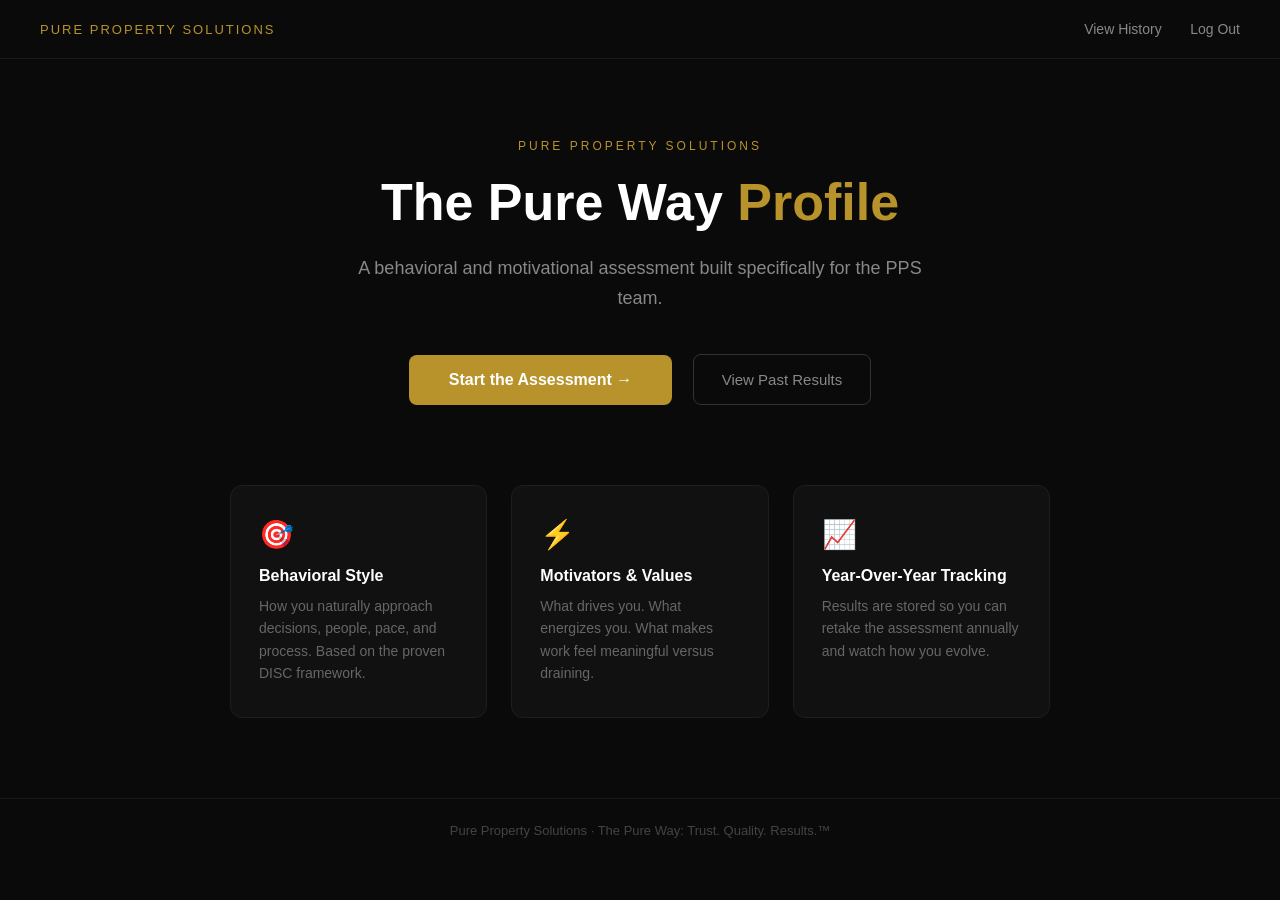
==== templates/index.html @ f8eab0df "Initial commit - Pure Way Profile" ====
<!DOCTYPE html>
<html lang="en">
<head>
<meta charset="UTF-8">
<meta name="viewport" content="width=device-width, initial-scale=1.0">
<title>The Pure Way Profile</title>
<style>
  * { margin: 0; padding: 0; box-sizing: border-box; }
  body { font-family: 'Segoe UI', Arial, sans-serif; background: #0a0a0a; color: #fff; min-height: 100vh; }
  nav { display: flex; align-items: center; justify-content: space-between; padding: 20px 40px; border-bottom: 1px solid #1a1a1a; }
  .nav-brand { font-size: 13px; letter-spacing: 2px; text-transform: uppercase; color: #B8922A; }
  .nav-links a { color: #888; text-decoration: none; font-size: 14px; margin-left: 24px; }
  .hero { max-width: 800px; margin: 80px auto 60px; padding: 0 40px; text-align: center; }
  .eyebrow { font-size: 12px; letter-spacing: 3px; text-transform: uppercase; color: #B8922A; margin-bottom: 20px; }
  .hero h1 { font-size: 52px; font-weight: 700; line-height: 1.15; margin-bottom: 20px; }
  .hero h1 span { color: #B8922A; }
  .hero p { font-size: 18px; color: #888; line-height: 1.7; max-width: 600px; margin: 0 auto 40px; }
  .cta-btn { display: inline-block; background: #B8922A; color: #fff; text-decoration: none; border-radius: 8px; padding: 16px 40px; font-size: 16px; font-weight: 600; }
  .secondary-btn { display: inline-block; margin-left: 16px; color: #888; text-decoration: none; font-size: 15px; border: 1px solid #333; border-radius: 8px; padding: 16px 28px; }
  .pillars { max-width: 900px; margin: 80px auto; padding: 0 40px; display: grid; grid-template-columns: repeat(3, 1fr); gap: 24px; }
  .pillar { background: #111; border: 1px solid #1e1e1e; border-radius: 12px; padding: 32px 28px; }
  .pillar-icon { font-size: 28px; margin-bottom: 16px; }
  .pillar h3 { font-size: 16px; font-weight: 600; margin-bottom: 10px; }
  .pillar p { font-size: 14px; color: #666; line-height: 1.6; }
  .footer { border-top: 1px solid #1a1a1a; padding: 24px 40px; text-align: center; color: #444; font-size: 13px; }
</style>
</head>
<body>
<nav>
  <div class="nav-brand">Pure Property Solutions</div>
  <div class="nav-links">
    <a href="/history">View History</a>
    <a href="/logout">Log Out</a>
  </div>
</nav>
<div class="hero">
  <div class="eyebrow">Pure Property Solutions</div>
  <h1>The Pure Way <span>Profile</span></h1>
  <p>A behavioral and motivational assessment built specifically for the PPS team.</p>
  <a href="/take-test" class="cta-btn">Start the Assessment →</a>
  <a href="/history" class="secondary-btn">View Past Results</a>
</div>
<div class="pillars">
  <div class="pillar">
    <div class="pillar-icon">🎯</div>
    <h3>Behavioral Style</h3>
    <p>How you naturally approach decisions, people, pace, and process. Based on the proven DISC framework.</p>
  </div>
  <div class="pillar">
    <div class="pillar-icon">⚡</div>
    <h3>Motivators & Values</h3>
    <p>What drives you. What energizes you. What makes work feel meaningful versus draining.</p>
  </div>
  <div class="pillar">
    <div class="pillar-icon">📈</div>
    <h3>Year-Over-Year Tracking</h3>
    <p>Results are stored so you can retake the assessment annually and watch how you evolve.</p>
  </div>
</div>
<div class="footer">Pure Property Solutions · The Pure Way: Trust. Quality. Results.™</div>
</body>
</html>
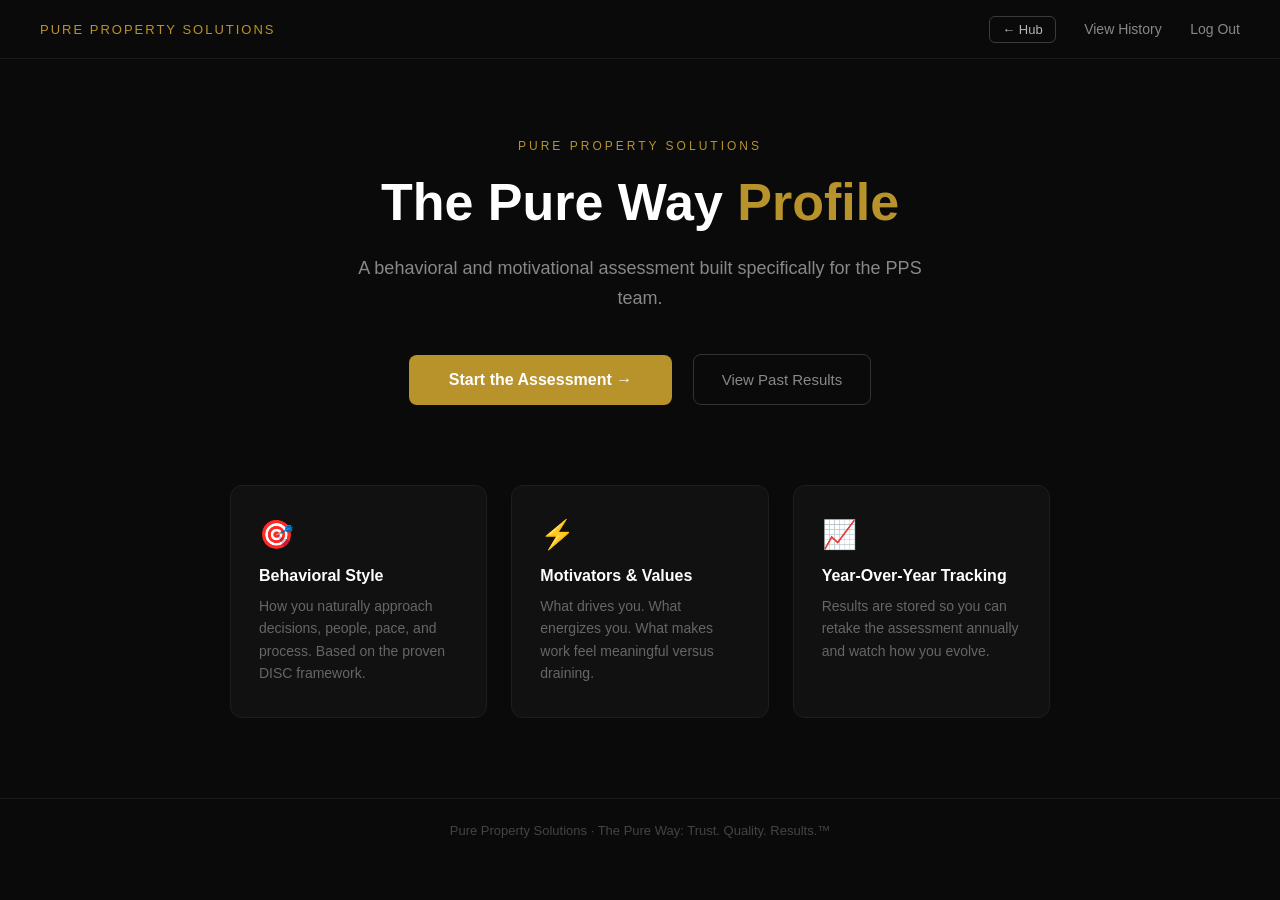
==== commit 27f04a8f: "Add Back to Hub navigation links" ====
--- a/templates/index.html
+++ b/templates/index.html
@@ -29,6 +29,7 @@
 <nav>
   <div class="nav-brand">Pure Property Solutions</div>
   <div class="nav-links">
+    <a href="https://hub.purepropsolutions.com/dashboard" style="color:rgba(255,255,255,0.7);text-decoration:none;font-size:13px;border:1px solid rgba(255,255,255,0.2);padding:5px 12px;border-radius:6px;transition:all 0.2s;" onmouseover="this.style.background='rgba(255,255,255,0.12)'" onmouseout="this.style.background='transparent'">← Hub</a>
     <a href="/history">View History</a>
     <a href="/logout">Log Out</a>
   </div>
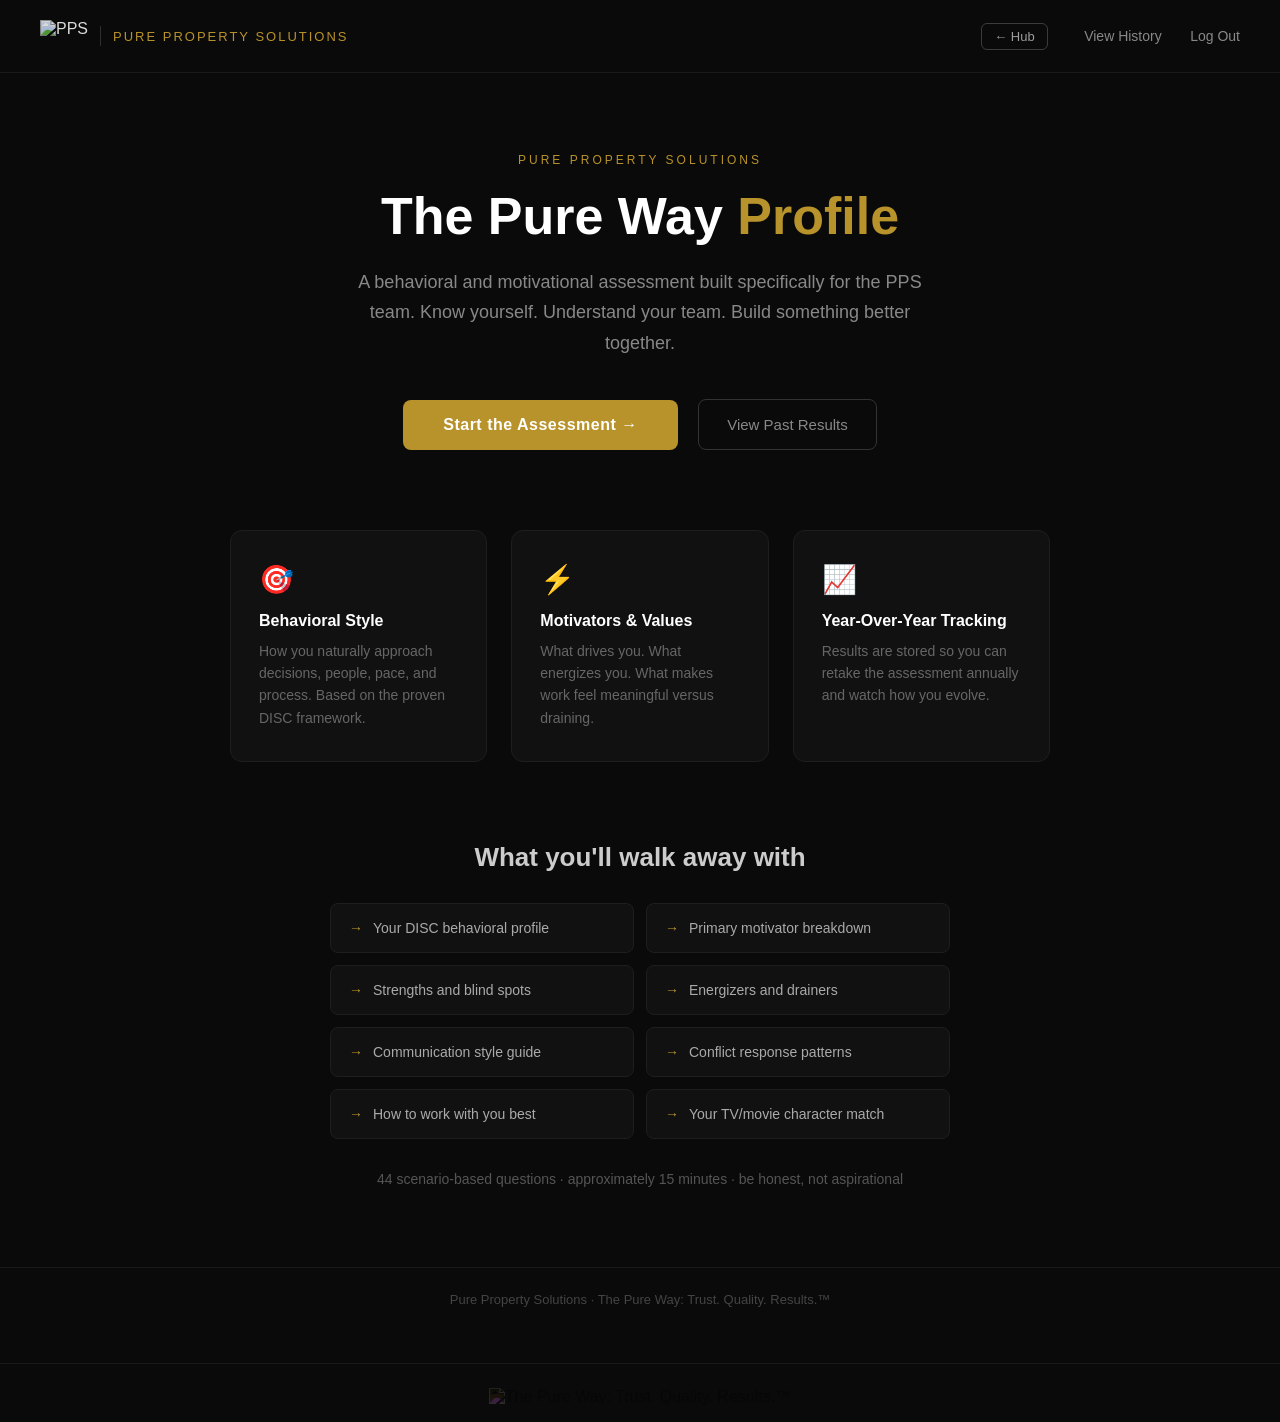
==== commit 70213b9e: "Consistent branding - PPS logo, tagline, hub links on all pages" ====
--- a/templates/index.html
+++ b/templates/index.html
@@ -6,41 +6,180 @@
 <title>The Pure Way Profile</title>
 <style>
   * { margin: 0; padding: 0; box-sizing: border-box; }
-  body { font-family: 'Segoe UI', Arial, sans-serif; background: #0a0a0a; color: #fff; min-height: 100vh; }
-  nav { display: flex; align-items: center; justify-content: space-between; padding: 20px 40px; border-bottom: 1px solid #1a1a1a; }
+  body {
+    font-family: 'Segoe UI', Arial, sans-serif;
+    background: #0a0a0a;
+    color: #fff;
+    min-height: 100vh;
+  }
+  nav {
+    display: flex;
+    align-items: center;
+    justify-content: space-between;
+    padding: 20px 40px;
+    border-bottom: 1px solid #1a1a1a;
+  }
   .nav-brand { font-size: 13px; letter-spacing: 2px; text-transform: uppercase; color: #B8922A; }
-  .nav-links a { color: #888; text-decoration: none; font-size: 14px; margin-left: 24px; }
-  .hero { max-width: 800px; margin: 80px auto 60px; padding: 0 40px; text-align: center; }
-  .eyebrow { font-size: 12px; letter-spacing: 3px; text-transform: uppercase; color: #B8922A; margin-bottom: 20px; }
-  .hero h1 { font-size: 52px; font-weight: 700; line-height: 1.15; margin-bottom: 20px; }
+  .nav-links a {
+    color: #888;
+    text-decoration: none;
+    font-size: 14px;
+    margin-left: 24px;
+    transition: color 0.2s;
+  }
+  .nav-links a:hover { color: #fff; }
+  .hero {
+    max-width: 800px;
+    margin: 80px auto 60px;
+    padding: 0 40px;
+    text-align: center;
+  }
+  .eyebrow {
+    font-size: 12px;
+    letter-spacing: 3px;
+    text-transform: uppercase;
+    color: #B8922A;
+    margin-bottom: 20px;
+  }
+  .hero h1 {
+    font-size: 52px;
+    font-weight: 700;
+    line-height: 1.15;
+    margin-bottom: 20px;
+  }
   .hero h1 span { color: #B8922A; }
-  .hero p { font-size: 18px; color: #888; line-height: 1.7; max-width: 600px; margin: 0 auto 40px; }
-  .cta-btn { display: inline-block; background: #B8922A; color: #fff; text-decoration: none; border-radius: 8px; padding: 16px 40px; font-size: 16px; font-weight: 600; }
-  .secondary-btn { display: inline-block; margin-left: 16px; color: #888; text-decoration: none; font-size: 15px; border: 1px solid #333; border-radius: 8px; padding: 16px 28px; }
-  .pillars { max-width: 900px; margin: 80px auto; padding: 0 40px; display: grid; grid-template-columns: repeat(3, 1fr); gap: 24px; }
-  .pillar { background: #111; border: 1px solid #1e1e1e; border-radius: 12px; padding: 32px 28px; }
-  .pillar-icon { font-size: 28px; margin-bottom: 16px; }
-  .pillar h3 { font-size: 16px; font-weight: 600; margin-bottom: 10px; }
-  .pillar p { font-size: 14px; color: #666; line-height: 1.6; }
-  .footer { border-top: 1px solid #1a1a1a; padding: 24px 40px; text-align: center; color: #444; font-size: 13px; }
+  .hero p {
+    font-size: 18px;
+    color: #888;
+    line-height: 1.7;
+    max-width: 600px;
+    margin: 0 auto 40px;
+  }
+  .cta-btn {
+    display: inline-block;
+    background: #B8922A;
+    color: #fff;
+    text-decoration: none;
+    border-radius: 8px;
+    padding: 16px 40px;
+    font-size: 16px;
+    font-weight: 600;
+    letter-spacing: 0.5px;
+    transition: background 0.2s;
+  }
+  .cta-btn:hover { background: #a07820; }
+  .secondary-btn {
+    display: inline-block;
+    margin-left: 16px;
+    color: #888;
+    text-decoration: none;
+    font-size: 15px;
+    border: 1px solid #333;
+    border-radius: 8px;
+    padding: 16px 28px;
+    transition: all 0.2s;
+  }
+  .secondary-btn:hover { color: #fff; border-color: #666; }
+  .pillars {
+    max-width: 900px;
+    margin: 80px auto;
+    padding: 0 40px;
+    display: grid;
+    grid-template-columns: repeat(3, 1fr);
+    gap: 24px;
+  }
+  .pillar {
+    background: #111;
+    border: 1px solid #1e1e1e;
+    border-radius: 12px;
+    padding: 32px 28px;
+  }
+  .pillar-icon {
+    font-size: 28px;
+    margin-bottom: 16px;
+  }
+  .pillar h3 {
+    font-size: 16px;
+    font-weight: 600;
+    margin-bottom: 10px;
+    color: #fff;
+  }
+  .pillar p {
+    font-size: 14px;
+    color: #666;
+    line-height: 1.6;
+  }
+  .what-you-get {
+    max-width: 700px;
+    margin: 0 auto 80px;
+    padding: 0 40px;
+    text-align: center;
+  }
+  .what-you-get h2 {
+    font-size: 26px;
+    margin-bottom: 30px;
+    color: #ccc;
+  }
+  .result-items {
+    display: grid;
+    grid-template-columns: 1fr 1fr;
+    gap: 12px;
+    text-align: left;
+  }
+  .result-item {
+    background: #111;
+    border: 1px solid #1e1e1e;
+    border-radius: 8px;
+    padding: 16px 18px;
+    font-size: 14px;
+    color: #aaa;
+    display: flex;
+    align-items: center;
+    gap: 10px;
+  }
+  .result-item::before { content: '→'; color: #B8922A; font-weight: bold; }
+  .time-note {
+    margin-top: 32px;
+    color: #555;
+    font-size: 14px;
+  }
+  .footer {
+    border-top: 1px solid #1a1a1a;
+    padding: 24px 40px;
+    text-align: center;
+    color: #444;
+    font-size: 13px;
+  }
+  @media (max-width: 700px) {
+    .hero h1 { font-size: 34px; }
+    .pillars { grid-template-columns: 1fr; }
+    .result-items { grid-template-columns: 1fr; }
+    nav { padding: 16px 20px; }
+    .hero { padding: 0 20px; margin: 50px auto 40px; }
+  }
 </style>
 </head>
 <body>
 <nav>
-  <div class="nav-brand">Pure Property Solutions</div>
+  <div style="display:flex;align-items:center;gap:12px;">
+    <img src="/static/logo.png" alt="PPS" onclick="window.location.href='https://hub.purepropsolutions.com/dashboard'" style="height:32px;opacity:0.85;cursor:pointer;" title="Back to Hub">
+    <div style="width:1px;height:20px;background:rgba(255,255,255,0.15);"></div>
+    <div class="nav-brand">Pure Property Solutions</div></div>
   <div class="nav-links">
-    <a href="https://hub.purepropsolutions.com/dashboard" style="color:rgba(255,255,255,0.7);text-decoration:none;font-size:13px;border:1px solid rgba(255,255,255,0.2);padding:5px 12px;border-radius:6px;transition:all 0.2s;" onmouseover="this.style.background='rgba(255,255,255,0.12)'" onmouseout="this.style.background='transparent'">← Hub</a>
+    <a href="https://hub.purepropsolutions.com/dashboard" style="color:rgba(255,255,255,0.6);text-decoration:none;font-size:13px;border:1px solid rgba(255,255,255,0.2);padding:5px 12px;border-radius:6px;margin-right:8px;">← Hub</a>
     <a href="/history">View History</a>
     <a href="/logout">Log Out</a>
   </div>
 </nav>
+
 <div class="hero">
   <div class="eyebrow">Pure Property Solutions</div>
   <h1>The Pure Way <span>Profile</span></h1>
-  <p>A behavioral and motivational assessment built specifically for the PPS team.</p>
+  <p>A behavioral and motivational assessment built specifically for the PPS team. Know yourself. Understand your team. Build something better together.</p>
   <a href="/take-test" class="cta-btn">Start the Assessment →</a>
   <a href="/history" class="secondary-btn">View Past Results</a>
 </div>
+
 <div class="pillars">
   <div class="pillar">
     <div class="pillar-icon">🎯</div>
@@ -58,6 +197,23 @@
     <p>Results are stored so you can retake the assessment annually and watch how you evolve.</p>
   </div>
 </div>
+
+<div class="what-you-get">
+  <h2>What you'll walk away with</h2>
+  <div class="result-items">
+    <div class="result-item">Your DISC behavioral profile</div>
+    <div class="result-item">Primary motivator breakdown</div>
+    <div class="result-item">Strengths and blind spots</div>
+    <div class="result-item">Energizers and drainers</div>
+    <div class="result-item">Communication style guide</div>
+    <div class="result-item">Conflict response patterns</div>
+    <div class="result-item">How to work with you best</div>
+    <div class="result-item">Your TV/movie character match</div>
+  </div>
+  <p class="time-note">44 scenario-based questions · approximately 15 minutes · be honest, not aspirational</p>
+</div>
+
 <div class="footer">Pure Property Solutions · The Pure Way: Trust. Quality. Results.™</div>
+  <div style="text-align:center;padding:24px 0 16px;border-top:1px solid #1a1a1a;margin-top:32px;"><img src="/static/PPS_statement1_MED.jpg" alt="The Pure Way: Trust. Quality. Results.™" style="height:20px;opacity:0.3;filter:invert(1);"></div>
 </body>
 </html>
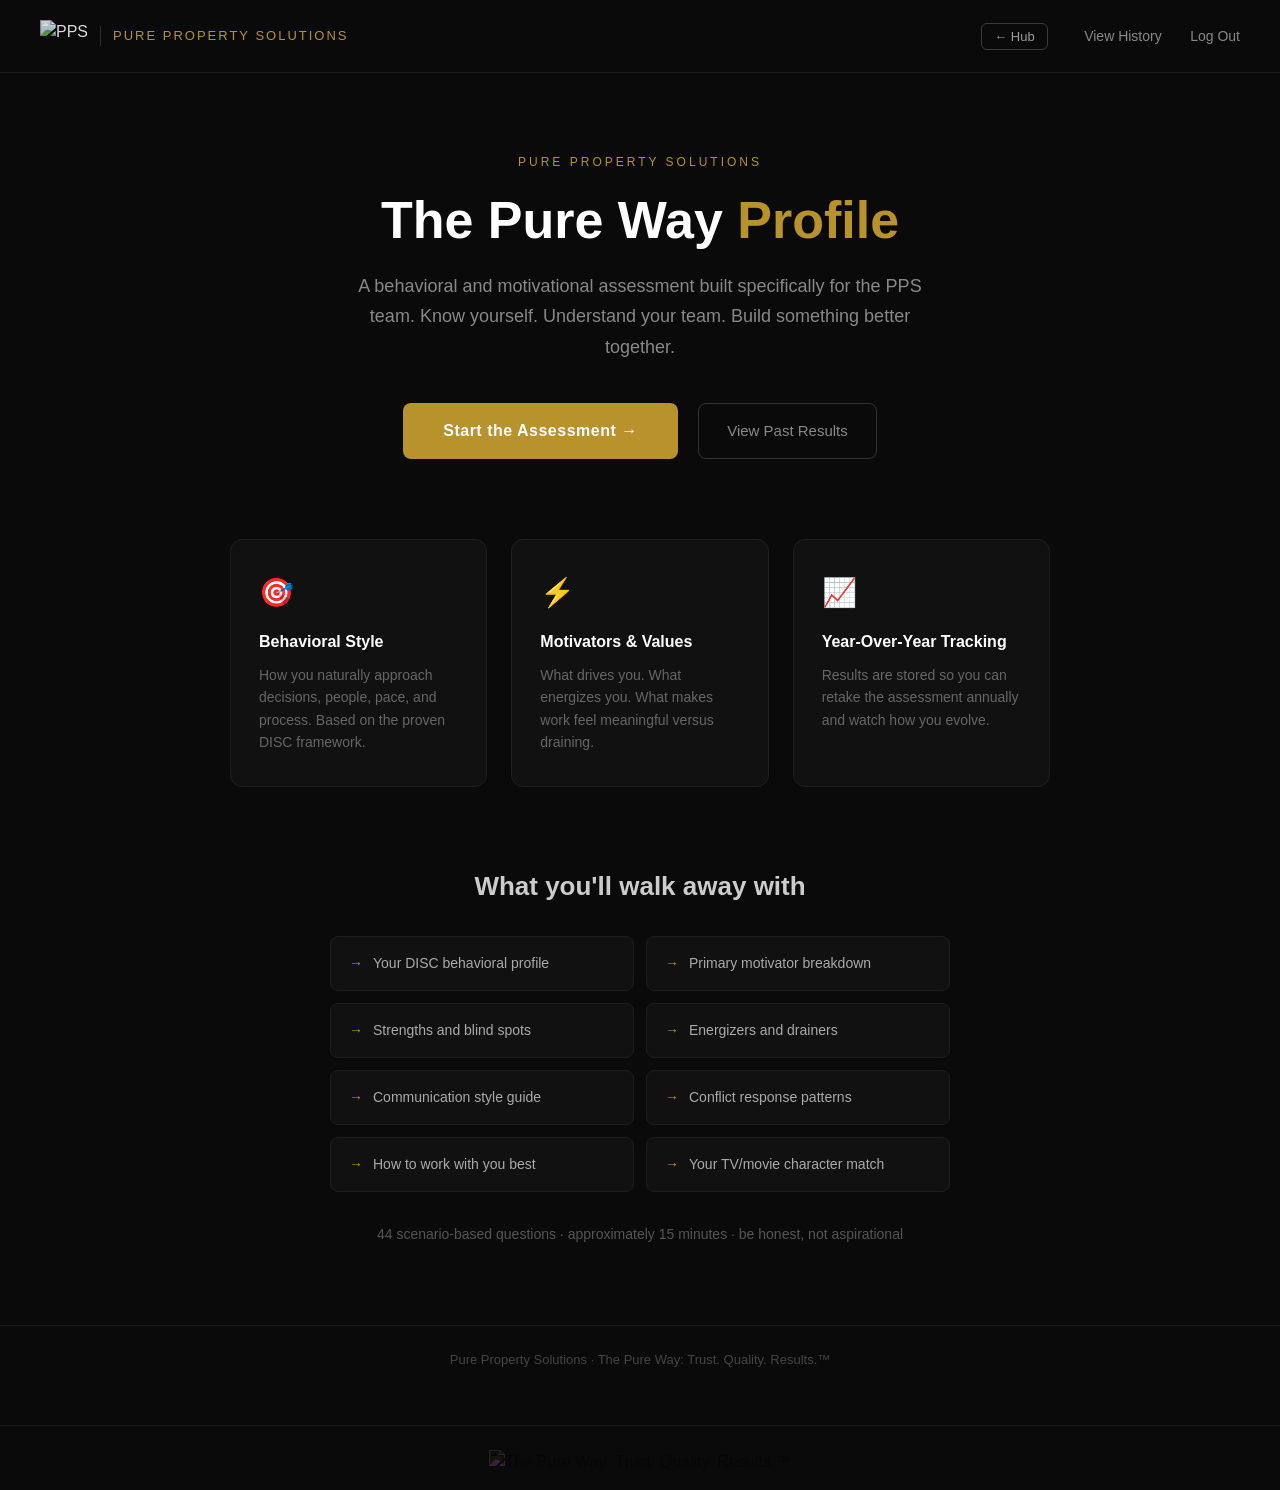
==== commit aca7f176: "Global CSS - font and base styles" ====
--- a/templates/index.html
+++ b/templates/index.html
@@ -2,6 +2,7 @@
 <html lang="en">
 <head>
 <meta charset="UTF-8">
+<link rel="stylesheet" href="/static/pps-global.css">
 <meta name="viewport" content="width=device-width, initial-scale=1.0">
 <title>The Pure Way Profile</title>
 <style>
--- a/static/pps-global.css
+++ b/static/pps-global.css
@@ -0,0 +1,639 @@
+/* ═══════════════════════════════════════════════════════════════════
+   PPS GLOBAL STYLESHEET
+   Pure Property Solutions — Trust. Quality. Results.™
+   Version 2.0 — Premium Hub Theme
+   ═══════════════════════════════════════════════════════════════════ */
+
+/* ── IMPORTS ─────────────────────────────────────────────────────── */
+@import url('https://fonts.googleapis.com/css2?family=DM+Sans:ital,opsz,wght@0,9..40,300;0,9..40,400;0,9..40,500;0,9..40,600;0,9..40,700;1,9..40,400&family=DM+Serif+Display:ital@0;1&display=swap');
+
+/* ── CSS VARIABLES ───────────────────────────────────────────────── */
+:root {
+  /* Brand Colors */
+  --dark-blue:   #004C8C;
+  --blue:        #0096D6;
+  --blue-mid:    #0072A8;
+  --light-bg:    #EBF6FC;
+  --light-bg-2:  #F0F6FB;
+
+  /* Neutrals */
+  --gray:        #3A3A3A;
+  --gray-mid:    #666666;
+  --gray-light:  #999999;
+  --border:      #D0DCE8;
+  --border-light:#E8EEF4;
+  --white:       #FFFFFF;
+  --page-bg:     #F2F7FB;
+
+  /* Semantic */
+  --green:       #1E8449;
+  --green-light: #E8F5EE;
+  --amber:       #D68910;
+  --amber-light: #FEF9E7;
+  --red:         #C0392B;
+  --red-light:   #FDEDEC;
+
+  /* Elevation */
+  --shadow-sm:   0 1px 4px rgba(0,40,80,0.08);
+  --shadow:      0 3px 16px rgba(0,40,80,0.10);
+  --shadow-md:   0 6px 28px rgba(0,40,80,0.13);
+  --shadow-lg:   0 12px 48px rgba(0,40,80,0.16);
+  --shadow-inset:inset 0 1px 3px rgba(0,0,0,0.06);
+
+  /* Geometry */
+  --radius-sm:   6px;
+  --radius:      10px;
+  --radius-lg:   14px;
+  --radius-xl:   20px;
+
+  /* Typography */
+  --font-body:   'DM Sans', system-ui, sans-serif;
+  --font-serif:  'DM Serif Display', Georgia, serif;
+
+  /* Transitions */
+  --transition:  0.18s ease;
+  --transition-fast: 0.12s ease;
+
+  /* Header */
+  --header-h:    64px;
+}
+
+/* ── RESET & BASE ────────────────────────────────────────────────── */
+*, *::before, *::after { box-sizing: border-box; margin: 0; padding: 0; }
+
+html { -webkit-text-size-adjust: 100%; }
+
+body {
+  font-family: var(--font-body);
+  background: var(--page-bg);
+  color: var(--gray);
+  min-height: 100vh;
+  line-height: 1.5;
+  -webkit-font-smoothing: antialiased;
+}
+
+/* ── HEADER ──────────────────────────────────────────────────────── */
+.pps-header {
+  background: var(--dark-blue);
+  height: var(--header-h);
+  padding: 0 32px;
+  display: flex;
+  align-items: center;
+  justify-content: space-between;
+  position: sticky;
+  top: 0;
+  z-index: 200;
+  box-shadow: 0 2px 20px rgba(0,0,0,0.18);
+  border-bottom: 1px solid rgba(255,255,255,0.06);
+}
+
+.pps-header-left {
+  display: flex;
+  align-items: center;
+  gap: 14px;
+  cursor: pointer;
+  text-decoration: none;
+}
+.pps-header-left:hover { opacity: 0.9; }
+
+.pps-header-logo { height: 40px; width: auto; }
+
+.pps-header-divider {
+  width: 1px;
+  height: 24px;
+  background: rgba(255,255,255,0.18);
+  flex-shrink: 0;
+}
+
+.pps-header-title {
+  color: rgba(255,255,255,0.82);
+  font-size: 13px;
+  font-weight: 500;
+  letter-spacing: 0.01em;
+}
+
+.pps-header-right {
+  display: flex;
+  align-items: center;
+  gap: 8px;
+}
+
+.pps-header-user {
+  color: rgba(255,255,255,0.55);
+  font-size: 12px;
+  margin-right: 4px;
+}
+.pps-header-user span { color: rgba(255,255,255,0.85); font-weight: 500; }
+
+.pps-btn-header {
+  background: rgba(255,255,255,0.10);
+  color: rgba(255,255,255,0.90);
+  border: 1px solid rgba(255,255,255,0.16);
+  padding: 6px 14px;
+  border-radius: var(--radius-sm);
+  font-size: 12px;
+  font-weight: 500;
+  font-family: var(--font-body);
+  cursor: pointer;
+  text-decoration: none;
+  transition: background var(--transition-fast), border-color var(--transition-fast);
+  white-space: nowrap;
+}
+.pps-btn-header:hover {
+  background: rgba(255,255,255,0.18);
+  border-color: rgba(255,255,255,0.28);
+}
+.pps-btn-header.primary {
+  background: var(--blue);
+  border-color: var(--blue);
+  color: white;
+}
+.pps-btn-header.primary:hover { background: var(--blue-mid); }
+
+/* ── FOOTER ──────────────────────────────────────────────────────── */
+.pps-footer {
+  text-align: center;
+  padding: 28px 0 20px;
+  margin-top: 16px;
+  border-top: 1px solid var(--border-light);
+  display: flex;
+  align-items: center;
+  justify-content: center;
+  gap: 14px;
+}
+.pps-footer img { height: 20px; opacity: 0.42; }
+
+/* ── PAGE LAYOUT ─────────────────────────────────────────────────── */
+.pps-main {
+  max-width: 1040px;
+  margin: 0 auto;
+  padding: 36px 24px 64px;
+}
+.pps-main-narrow {
+  max-width: 720px;
+  margin: 0 auto;
+  padding: 36px 24px 64px;
+}
+
+.pps-page-title {
+  font-family: var(--font-serif);
+  font-size: 30px;
+  color: var(--dark-blue);
+  margin-bottom: 4px;
+  line-height: 1.2;
+}
+.pps-page-sub {
+  font-size: 14px;
+  color: var(--gray-light);
+  margin-bottom: 28px;
+}
+
+/* ── CARDS ───────────────────────────────────────────────────────── */
+.pps-card {
+  background: var(--white);
+  border-radius: var(--radius-lg);
+  box-shadow: var(--shadow);
+  border: 1px solid var(--border-light);
+  overflow: hidden;
+  transition: box-shadow var(--transition), transform var(--transition);
+}
+.pps-card:hover { box-shadow: var(--shadow-md); }
+.pps-card-body { padding: 24px; }
+
+.pps-card-header {
+  padding: 16px 24px;
+  border-bottom: 1px solid var(--border-light);
+  display: flex;
+  align-items: center;
+  justify-content: space-between;
+}
+.pps-card-header h2, .pps-card-header h3 {
+  font-family: var(--font-serif);
+  font-size: 18px;
+  color: var(--dark-blue);
+}
+
+/* Section head (blue rule above) */
+.pps-section-head {
+  font-size: 11px;
+  font-weight: 600;
+  color: var(--dark-blue);
+  text-transform: uppercase;
+  letter-spacing: 0.09em;
+  padding-bottom: 8px;
+  margin-bottom: 14px;
+  margin-top: 4px;
+  border-bottom: 1.5px solid var(--border);
+}
+
+/* ── TOOL CARDS (Dashboard) ──────────────────────────────────────── */
+.pps-tool-card {
+  background: var(--white);
+  border-radius: var(--radius-lg);
+  box-shadow: var(--shadow);
+  border: 1.5px solid var(--border-light);
+  padding: 22px 20px;
+  text-decoration: none;
+  color: var(--gray);
+  display: flex;
+  align-items: flex-start;
+  gap: 16px;
+  transition: all var(--transition);
+  position: relative;
+  overflow: hidden;
+}
+.pps-tool-card::before {
+  content: '';
+  position: absolute;
+  top: 0; left: 0; right: 0;
+  height: 3px;
+  background: linear-gradient(90deg, var(--dark-blue), var(--blue));
+  opacity: 0;
+  transition: opacity var(--transition);
+}
+.pps-tool-card:hover {
+  box-shadow: var(--shadow-md);
+  border-color: rgba(0,150,214,0.3);
+  transform: translateY(-2px);
+}
+.pps-tool-card:hover::before { opacity: 1; }
+
+.pps-tool-icon {
+  width: 44px;
+  height: 44px;
+  border-radius: var(--radius);
+  background: var(--light-bg);
+  display: flex;
+  align-items: center;
+  justify-content: center;
+  font-size: 20px;
+  flex-shrink: 0;
+}
+.pps-tool-name {
+  font-size: 15px;
+  font-weight: 600;
+  color: var(--dark-blue);
+  margin-bottom: 3px;
+}
+.pps-tool-desc {
+  font-size: 12px;
+  color: var(--gray-light);
+  line-height: 1.4;
+}
+
+/* ── BUTTONS ─────────────────────────────────────────────────────── */
+.pps-btn {
+  display: inline-flex;
+  align-items: center;
+  justify-content: center;
+  gap: 6px;
+  padding: 10px 20px;
+  border-radius: var(--radius);
+  font-size: 14px;
+  font-weight: 600;
+  font-family: var(--font-body);
+  cursor: pointer;
+  border: none;
+  text-decoration: none;
+  transition: all var(--transition);
+  white-space: nowrap;
+  line-height: 1;
+}
+.pps-btn:active { transform: scale(0.98); }
+
+.pps-btn-primary {
+  background: var(--dark-blue);
+  color: white;
+}
+.pps-btn-primary:hover { background: #003d73; box-shadow: 0 4px 14px rgba(0,76,140,0.30); }
+
+.pps-btn-blue {
+  background: var(--blue);
+  color: white;
+}
+.pps-btn-blue:hover { background: var(--blue-mid); box-shadow: 0 4px 14px rgba(0,150,214,0.30); }
+
+.pps-btn-outline {
+  background: transparent;
+  color: var(--dark-blue);
+  border: 1.5px solid var(--border);
+}
+.pps-btn-outline:hover { border-color: var(--blue); color: var(--blue); background: var(--light-bg); }
+
+.pps-btn-ghost {
+  background: transparent;
+  color: var(--gray-mid);
+  border: none;
+}
+.pps-btn-ghost:hover { color: var(--dark-blue); background: var(--light-bg); }
+
+.pps-btn-danger {
+  background: transparent;
+  color: var(--red);
+  border: 1.5px solid var(--border);
+  font-size: 13px;
+  padding: 6px 12px;
+}
+.pps-btn-danger:hover { background: var(--red-light); border-color: var(--red); }
+
+.pps-btn-sm { padding: 6px 12px; font-size: 12px; }
+.pps-btn-lg { padding: 13px 28px; font-size: 15px; border-radius: var(--radius-lg); }
+.pps-btn-full { width: 100%; }
+
+/* ── FORMS ───────────────────────────────────────────────────────── */
+.pps-field { display: flex; flex-direction: column; gap: 5px; }
+
+.pps-label {
+  font-size: 11px;
+  font-weight: 600;
+  color: var(--dark-blue);
+  text-transform: uppercase;
+  letter-spacing: 0.07em;
+}
+
+.pps-input, .pps-select, .pps-textarea {
+  width: 100%;
+  padding: 10px 14px;
+  border: 1.5px solid var(--border);
+  border-radius: var(--radius);
+  font-size: 14px;
+  font-family: var(--font-body);
+  color: var(--gray);
+  background: var(--white);
+  outline: none;
+  transition: border-color var(--transition-fast), box-shadow var(--transition-fast);
+  -webkit-appearance: none;
+}
+.pps-input:focus, .pps-select:focus, .pps-textarea:focus {
+  border-color: var(--blue);
+  box-shadow: 0 0 0 3px rgba(0,150,214,0.12);
+}
+.pps-input::placeholder, .pps-textarea::placeholder { color: var(--gray-light); }
+.pps-textarea { resize: vertical; min-height: 90px; line-height: 1.5; }
+.pps-select { cursor: pointer; }
+
+/* Form grid */
+.pps-form-row { display: grid; gap: 14px; }
+.pps-form-row-2 { grid-template-columns: 1fr 1fr; }
+.pps-form-row-3 { grid-template-columns: 1fr 1fr 1fr; }
+
+/* ── TABLES ──────────────────────────────────────────────────────── */
+.pps-table-card {
+  background: var(--white);
+  border-radius: var(--radius-lg);
+  box-shadow: var(--shadow);
+  border: 1px solid var(--border-light);
+  overflow: hidden;
+}
+
+.pps-table {
+  width: 100%;
+  border-collapse: collapse;
+}
+.pps-table th {
+  text-align: left;
+  font-size: 10.5px;
+  font-weight: 600;
+  text-transform: uppercase;
+  letter-spacing: 0.07em;
+  color: var(--dark-blue);
+  padding: 11px 18px;
+  background: var(--light-bg);
+  border-bottom: 1.5px solid var(--border);
+}
+.pps-table td {
+  padding: 12px 18px;
+  border-bottom: 1px solid var(--border-light);
+  font-size: 13.5px;
+  vertical-align: middle;
+}
+.pps-table tr:last-child td { border-bottom: none; }
+.pps-table tr.clickable { cursor: pointer; }
+.pps-table tr.clickable:hover td { background: #F6FAFE; }
+.pps-table .prop-name { font-weight: 600; color: var(--dark-blue); }
+
+/* ── BADGES ──────────────────────────────────────────────────────── */
+.pps-badge {
+  display: inline-block;
+  padding: 3px 10px;
+  border-radius: 20px;
+  font-size: 11px;
+  font-weight: 600;
+  white-space: nowrap;
+}
+.pps-badge-blue   { background: var(--light-bg); color: var(--dark-blue); }
+.pps-badge-green  { background: var(--green-light); color: var(--green); }
+.pps-badge-amber  { background: var(--amber-light); color: var(--amber); }
+.pps-badge-red    { background: var(--red-light); color: var(--red); }
+.pps-badge-gray   { background: #F0F2F5; color: var(--gray-mid); }
+
+/* ── STATS ROW ───────────────────────────────────────────────────── */
+.pps-stats-row {
+  display: grid;
+  grid-template-columns: repeat(auto-fit, minmax(140px, 1fr));
+  gap: 12px;
+  margin-bottom: 28px;
+}
+.pps-stat-card {
+  background: var(--white);
+  border-radius: var(--radius);
+  box-shadow: var(--shadow-sm);
+  border: 1px solid var(--border-light);
+  padding: 18px 20px;
+  text-align: center;
+  text-decoration: none;
+  transition: all var(--transition);
+  display: block;
+}
+.pps-stat-card:hover { box-shadow: var(--shadow); transform: translateY(-1px); border-color: var(--blue); }
+.pps-stat-num {
+  font-family: var(--font-serif);
+  font-size: 28px;
+  color: var(--dark-blue);
+  line-height: 1;
+  margin-bottom: 4px;
+}
+.pps-stat-num .all-time { font-size: 16px; color: var(--gray-light); }
+.pps-stat-lbl { font-size: 11px; color: var(--gray-light); text-transform: uppercase; letter-spacing: 0.06em; }
+
+/* ── MODALS ──────────────────────────────────────────────────────── */
+.pps-modal-overlay {
+  display: none;
+  position: fixed;
+  inset: 0;
+  background: rgba(0, 30, 60, 0.55);
+  z-index: 900;
+  align-items: center;
+  justify-content: center;
+  backdrop-filter: blur(2px);
+}
+.pps-modal-overlay.active { display: flex; }
+
+.pps-modal {
+  background: var(--white);
+  border-radius: var(--radius-lg);
+  box-shadow: var(--shadow-lg);
+  padding: 28px;
+  width: 90%;
+  max-width: 480px;
+  max-height: 88vh;
+  overflow-y: auto;
+  animation: modal-in 0.18s ease;
+}
+@keyframes modal-in {
+  from { opacity:0; transform: scale(0.96) translateY(8px); }
+  to   { opacity:1; transform: scale(1) translateY(0); }
+}
+
+.pps-modal-title {
+  font-family: var(--font-serif);
+  font-size: 21px;
+  color: var(--dark-blue);
+  margin-bottom: 16px;
+  line-height: 1.2;
+}
+.pps-modal-close {
+  background: none;
+  border: none;
+  font-size: 20px;
+  color: var(--gray-light);
+  cursor: pointer;
+  line-height: 1;
+  padding: 2px;
+  border-radius: 4px;
+  transition: color var(--transition-fast);
+}
+.pps-modal-close:hover { color: var(--gray); }
+
+.pps-meta-row {
+  display: flex;
+  padding: 9px 0;
+  border-bottom: 1px solid var(--border-light);
+}
+.pps-meta-row:last-child { border-bottom: none; }
+.pps-meta-label {
+  font-size: 10.5px;
+  font-weight: 600;
+  color: var(--dark-blue);
+  text-transform: uppercase;
+  letter-spacing: 0.07em;
+  width: 130px;
+  flex-shrink: 0;
+  padding-top: 1px;
+}
+.pps-meta-val { font-size: 14px; color: var(--gray); line-height: 1.4; }
+
+.pps-meta-block {
+  margin-top: 12px;
+}
+.pps-meta-block-label {
+  font-size: 10.5px;
+  font-weight: 600;
+  color: var(--dark-blue);
+  text-transform: uppercase;
+  letter-spacing: 0.07em;
+  margin-bottom: 5px;
+}
+.pps-meta-block-text {
+  font-size: 13px;
+  color: var(--gray-mid);
+  line-height: 1.6;
+  background: var(--light-bg);
+  border-radius: var(--radius);
+  padding: 10px 14px;
+}
+.pps-meta-block-text.notes {
+  background: #FFFBF0;
+  border: 1px solid #FFE9A0;
+}
+
+/* ── LOADING ─────────────────────────────────────────────────────── */
+.pps-spinner {
+  width: 36px;
+  height: 36px;
+  border: 3px solid var(--border);
+  border-top-color: var(--blue);
+  border-radius: 50%;
+  animation: spin 0.7s linear infinite;
+  margin: 0 auto 12px;
+}
+@keyframes spin { to { transform: rotate(360deg); } }
+
+.pps-loading {
+  display: none;
+  text-align: center;
+  padding: 48px 24px;
+  color: var(--gray-light);
+  font-size: 14px;
+}
+.pps-loading.active { display: block; }
+.pps-loading-steps { font-size: 13px; color: var(--gray-light); margin-top: 6px; }
+
+/* ── ACTIVITY ITEMS ──────────────────────────────────────────────── */
+.pps-act-item {
+  display: flex;
+  align-items: center;
+  justify-content: space-between;
+  padding: 10px 16px;
+  border-bottom: 1px solid var(--border-light);
+  transition: background var(--transition-fast);
+}
+.pps-act-item:last-child { border-bottom: none; }
+.pps-act-item.clickable { cursor: pointer; }
+.pps-act-item.clickable:hover { background: #F6FAFE; }
+.pps-act-name { font-size: 13.5px; font-weight: 500; color: var(--dark-blue); }
+.pps-act-meta { font-size: 11.5px; color: var(--gray-light); margin-top: 2px; }
+
+/* ── ALERTS & TOASTS ─────────────────────────────────────────────── */
+.pps-toast {
+  position: fixed;
+  bottom: 24px;
+  left: 50%;
+  transform: translateX(-50%) translateY(20px);
+  background: var(--gray);
+  color: white;
+  padding: 10px 22px;
+  border-radius: 24px;
+  font-size: 13px;
+  font-weight: 500;
+  box-shadow: var(--shadow-md);
+  z-index: 999;
+  opacity: 0;
+  transition: all 0.22s ease;
+  pointer-events: none;
+  white-space: nowrap;
+}
+.pps-toast.visible {
+  opacity: 1;
+  transform: translateX(-50%) translateY(0);
+}
+.pps-toast.success { background: var(--green); }
+.pps-toast.error   { background: var(--red); }
+
+/* ── EMPTY STATE ─────────────────────────────────────────────────── */
+.pps-empty {
+  text-align: center;
+  color: var(--gray-light);
+  padding: 48px 24px;
+  font-size: 14px;
+}
+.pps-empty-icon { font-size: 32px; margin-bottom: 10px; opacity: 0.4; }
+
+/* ── RESPONSIVE ──────────────────────────────────────────────────── */
+@media (max-width: 768px) {
+  :root { --header-h: 56px; }
+  .pps-header { padding: 0 14px; }
+  .pps-header-user { display: none; }
+  .pps-main, .pps-main-narrow { padding: 18px 12px 60px; }
+  .pps-page-title { font-size: 24px; }
+  .pps-form-row-2 { grid-template-columns: 1fr; }
+  .pps-form-row-3 { grid-template-columns: 1fr 1fr; }
+  .pps-modal { padding: 20px 16px; }
+  .pps-btn-header span { display: none; }
+}
+
+@media (max-width: 480px) {
+  .pps-stats-row { grid-template-columns: 1fr 1fr; }
+  .pps-form-row-3 { grid-template-columns: 1fr; }
+  .pps-table td, .pps-table th { padding: 9px 12px; }
+}
